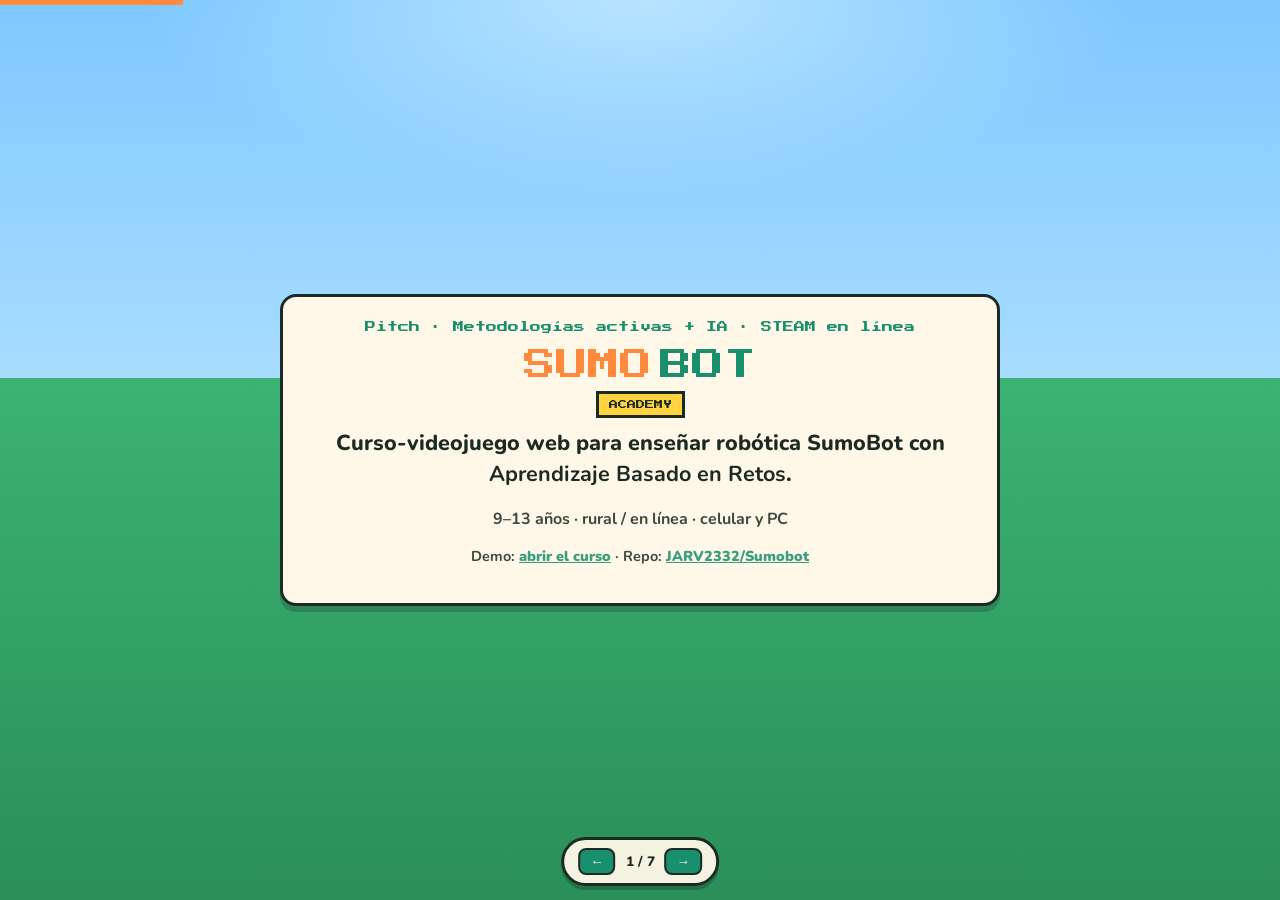
==== slides.html @ 56bee433 "Add pitch slides for ABR + AI presentation. Covers problem, solution, AI role, and classroom impact " ====
<!DOCTYPE html>
<html lang="es">
<head>
  <meta charset="UTF-8" />
  <meta name="viewport" content="width=device-width, initial-scale=1" />
  <title>Pitch · SumoBot Academy</title>
  <link rel="preconnect" href="https://fonts.googleapis.com" />
  <link rel="preconnect" href="https://fonts.gstatic.com" crossorigin />
  <link href="https://fonts.googleapis.com/css2?family=Press+Start+2P&family=Nunito:wght@600;700;800&display=swap" rel="stylesheet" />
  <style>
    :root {
      --sky: #7ec8ff;
      --grass: #3cb371;
      --ink: #1c2a24;
      --panel: #fff8e8;
      --teal: #1a8f6e;
      --accent: #ff8a3d;
      --gold: #ffd23f;
      --display: "Press Start 2P", monospace;
      --body: "Nunito", system-ui, sans-serif;
    }
    * { box-sizing: border-box; }
    html, body { margin: 0; height: 100%; font-family: var(--body); color: var(--ink); background: #0f1f1a; }
    .deck { height: 100%; overflow: hidden; position: relative; }
    .slide {
      display: none; height: 100%; padding: clamp(16px, 3vw, 40px);
      flex-direction: column; justify-content: center;
      background:
        radial-gradient(ellipse 70% 40% at 50% 0%, #b8e4ff 0%, transparent 55%),
        linear-gradient(180deg, var(--sky) 0%, #a8dcff 42%, var(--grass) 42%, #2a8f58 100%);
      animation: in 0.35s ease;
    }
    .slide.active { display: flex; }
    @keyframes in { from { opacity: 0; transform: translateY(10px); } to { opacity: 1; transform: none; } }

    .kicker {
      font-family: var(--display); font-size: clamp(8px, 1.4vw, 11px);
      color: var(--teal); margin: 0 0 12px; line-height: 1.6;
    }
    h1 {
      font-family: var(--display); font-size: clamp(18px, 4vw, 34px);
      margin: 0 0 14px; line-height: 1.45; max-width: 18ch;
    }
    h2 {
      font-family: var(--display); font-size: clamp(14px, 2.6vw, 22px);
      margin: 0 0 16px; line-height: 1.5;
    }
    .lead { font-size: clamp(1rem, 2.2vw, 1.35rem); font-weight: 800; max-width: 42rem; margin: 0 0 18px; line-height: 1.45; }
    .muted { opacity: 0.85; font-weight: 700; }

    .card {
      background: var(--panel); border: 3px solid var(--ink); border-radius: 16px;
      box-shadow: 0 6px 0 rgba(28,42,36,.25); padding: clamp(14px, 2vw, 22px);
      max-width: 980px; width: 100%;
    }
    .grid-2 { display: grid; grid-template-columns: 1.1fr 0.9fr; gap: 18px; align-items: stretch; }
    .grid-3 { display: grid; grid-template-columns: repeat(3, 1fr); gap: 12px; }
    .grid-4 { display: grid; grid-template-columns: repeat(4, 1fr); gap: 10px; }
    @media (max-width: 800px) {
      .grid-2, .grid-3, .grid-4 { grid-template-columns: 1fr; }
      h1 { max-width: none; }
    }

    .pill {
      display: inline-block; background: var(--gold); border: 3px solid var(--ink);
      padding: 6px 10px; font-family: var(--display); font-size: 9px; margin-bottom: 10px;
    }
    .bullets { margin: 0; padding-left: 1.1rem; font-weight: 700; line-height: 1.5; }
    .bullets li { margin-bottom: 8px; }
    .chip {
      background: #fff; border: 2px solid var(--ink); border-radius: 999px;
      padding: 8px 12px; font-weight: 800; font-size: 0.9rem; text-align: center;
    }
    .mini {
      background: #fff; border: 3px solid var(--ink); border-radius: 12px; padding: 12px;
      font-weight: 700; height: 100%;
    }
    .mini b { display: block; font-family: var(--display); font-size: 9px; margin-bottom: 8px; line-height: 1.5; color: var(--teal); }
    .big-num {
      font-family: var(--display); font-size: clamp(28px, 6vw, 48px); color: var(--accent); margin: 0 0 8px;
    }

    /* Fake UI captures */
    .ui {
      background: linear-gradient(180deg, #9fd4ff 0 45%, #5bb87a 45%);
      border: 3px solid var(--ink); border-radius: 14px; padding: 10px; min-height: 220px;
      position: relative; overflow: hidden;
    }
    .ui-panel {
      background: var(--panel); border: 3px solid var(--ink); border-radius: 12px;
      padding: 12px; margin: 8px auto; max-width: 280px; text-align: center;
      box-shadow: 0 4px 0 rgba(0,0,0,.15);
    }
    .ui-panel .flash { font-family: var(--display); font-size: 9px; color: var(--accent); line-height: 1.5; }
    .ui-panel .piece {
      width: 64px; height: 64px; margin: 8px auto; background: var(--gold);
      border: 3px solid var(--ink); border-radius: 12px; display: grid; place-items: center; font-size: 28px;
    }
    .block {
      background: #d8f5e8; border: 2px solid var(--ink); border-radius: 8px;
      padding: 7px 8px; margin: 5px 0; font-size: 0.72rem; font-weight: 800; text-align: left;
      display: flex; justify-content: space-between; gap: 6px;
    }
    .block.bad { background: #ffe0e0; }
    .slot-grid {
      display: grid; grid-template-columns: repeat(3, 1fr); gap: 6px; max-width: 200px; margin: 10px auto;
      background: rgba(255,255,255,.35); border: 2px solid var(--ink); border-radius: 10px; padding: 8px;
    }
    .slot {
      aspect-ratio: 1; background: var(--gold); border: 2px solid var(--ink);
      border-radius: 8px; display: grid; place-items: center; font-size: 16px;
    }
    .nav-hint {
      position: fixed; bottom: 14px; left: 50%; transform: translateX(-50%);
      background: rgba(255,248,232,.95); border: 3px solid var(--ink); border-radius: 999px;
      padding: 8px 14px; font-weight: 800; font-size: 0.85rem; z-index: 20;
      display: flex; gap: 10px; align-items: center; box-shadow: 0 4px 0 rgba(0,0,0,.2);
    }
    .nav-hint button {
      border: 2px solid var(--ink); background: var(--teal); color: #fff;
      border-radius: 8px; font-weight: 900; cursor: pointer; padding: 4px 10px;
    }
    .progress {
      position: fixed; top: 0; left: 0; height: 5px; background: var(--accent); z-index: 30;
      transition: width .25s ease;
    }
    .logo-row { display: flex; gap: 8px; flex-wrap: wrap; align-items: center; margin-bottom: 10px; }
    .logo-sumo { font-family: var(--display); color: var(--accent); font-size: clamp(20px, 4vw, 32px); }
    .logo-bot { font-family: var(--display); color: var(--teal); font-size: clamp(20px, 4vw, 32px); }
    a.link {
      color: var(--teal); font-weight: 900; word-break: break-all;
    }
    .footer-slide { margin-top: 14px; font-size: 0.9rem; font-weight: 700; opacity: .85; }
    .flow {
      display: flex; flex-wrap: wrap; gap: 8px; align-items: center; font-weight: 800;
    }
    .flow span {
      background: #fff; border: 2px solid var(--ink); border-radius: 10px; padding: 8px 10px; font-size: 0.85rem;
    }
    .flow i { font-style: normal; opacity: .5; }
    .ai-box {
      background: #fff3c4; border: 3px dashed var(--ink); border-radius: 12px; padding: 12px; font-weight: 700;
    }
  </style>
</head>
<body>
  <div class="progress" id="progress"></div>
  <div class="deck" id="deck">

    <!-- 0 PORTADA -->
    <section class="slide active">
      <div class="card" style="max-width:720px;margin:0 auto;text-align:center">
        <p class="kicker">Pitch · Metodologías activas + IA · STEAM en línea</p>
        <div class="logo-row" style="justify-content:center">
          <span class="logo-sumo">SUMO</span><span class="logo-bot">BOT</span>
        </div>
        <div class="pill">ACADEMY</div>
        <p class="lead" style="margin-inline:auto">Curso-videojuego web para enseñar robótica SumoBot con <b>Aprendizaje Basado en Retos</b>.</p>
        <p class="muted">9–13 años · rural / en línea · celular y PC</p>
        <p class="footer-slide">Demo: <a class="link" href="index.html" target="_blank">abrir el curso</a> · Repo: <a class="link" href="https://github.com/JARV2332/Sumobot" target="_blank">JARV2332/Sumobot</a></p>
      </div>
    </section>

    <!-- 1 PROBLEMA -->
    <section class="slide">
      <p class="kicker">1 / 4 · El problema</p>
      <div class="grid-2">
        <div class="card">
          <h2>¿Qué situación resolvemos?</h2>
          <p class="lead">Enseñanza de robótica STEAM (SumoBot) que suele ser difícil, fragmentada y poco motivante —sobre todo en contextos rurales o a distancia.</p>
          <ul class="bullets">
            <li>Los contenidos (Arduino, código, 3D, impresión) se ven sueltos, no como un proyecto.</li>
            <li>Poca práctica guiada paso a paso y baja retención en cursos solo de texto o video.</li>
            <li>En zona rural: acceso irregular a internet, dispositivos móviles y pocos talleres físicos.</li>
            <li>Falta de conexión clara con la <b>rúbrica real</b> (innovación, automatización, demo, pitch).</li>
          </ul>
        </div>
        <div class="ui">
          <div class="ui-panel" style="max-width:100%;margin-top:24px">
            <div class="flash">ANTES</div>
            <p style="font-weight:800;margin:8px 0">PDF + teoría + “arma el robot”</p>
            <p class="muted" style="font-size:.9rem">Sin mapa · sin piezas · sin feedback · sin juego</p>
            <hr style="border:0;border-top:2px dashed #1c2a24;margin:12px 0">
            <div class="flash" style="color:var(--teal)">NECESIDAD</div>
            <p style="font-weight:800">Un curso que se sienta como misión y prepare el proyecto real.</p>
          </div>
        </div>
      </div>
    </section>

    <!-- 2 SOLUCION -->
    <section class="slide">
      <p class="kicker">2 / 4 · La solución</p>
      <div class="card" style="margin-bottom:14px">
        <h2>Metodología activa: ABR + Gamificación</h2>
        <p class="lead" style="margin-bottom:10px">Aplicamos <b>Aprendizaje Basado en Retos</b>: cada mundo es un desafío. Completas lecciones → pasas el reto → ganas una pieza → armas el SumoBot.</p>
        <div class="flow">
          <span>💡 Ideas</span><i>→</i>
          <span>🔌 Arduino / Wemos</span><i>→</i>
          <span>🧩 Bloques / Código</span><i>→</i>
          <span>📐 3D + Impresión</span><i>→</i>
          <span>🛠️ Taller + Arena</span>
        </div>
      </div>
      <div class="grid-3">
        <div class="ui">
          <div class="ui-panel">
            <div class="flash">Reto: ordena el ciclo</div>
            <div class="block">1. Idear ✓ Bien</div>
            <div class="block">2. Diseñar ✓ Bien</div>
            <div class="block">3. Construir ✓ Bien</div>
            <div class="block">4. Programar ✓ Bien</div>
            <div class="block">5. Probar ✓ Bien</div>
            <p style="font-size:.75rem;font-weight:800;color:var(--teal);margin:8px 0 0">¡Orden perfecto!</p>
          </div>
        </div>
        <div class="ui">
          <div class="ui-panel">
            <div class="flash">¡RETO SUPERADO!</div>
            <div class="piece">🗺️</div>
            <b>Plan de misión</b>
            <div style="margin-top:6px">⭐⭐⭐</div>
          </div>
        </div>
        <div class="ui">
          <div class="ui-panel">
            <div class="flash" style="color:var(--teal)">Taller de armado</div>
            <div class="slot-grid">
              <div class="slot">🗺️</div><div class="slot">🧠</div><div class="slot">📡</div>
              <div class="slot">🧩</div><div class="slot">💻</div><div class="slot">📐</div>
              <div class="slot" style="grid-column:2">🖨️</div>
            </div>
            <p style="font-size:.75rem;font-weight:800">Piezas → robot completo</p>
          </div>
        </div>
      </div>
    </section>

    <!-- 2b COMO APLICA -->
    <section class="slide">
      <p class="kicker">2b · Cómo se ve en el curso</p>
      <h2>De la teoría al hacer</h2>
      <div class="grid-4" style="margin-top:8px">
        <div class="mini"><b>Lecciones</b>Diagramas y datos de cada herramienta: qué es, dónde va, cómo se usa (Arduino, Wemos, Tinkercad, Cura/Orca, impresora…).</div>
        <div class="mini"><b>Retos</b>Arrastrar, quiz y emparejar con pistas (verde/rojo) para mejorar sin frustrarse.</div>
        <div class="mini"><b>Progresión</b>Mapa de mundos, avatar, estrellas e inventario de piezas del SumoBot.</div>
        <div class="mini"><b>Evaluación</b>Rúbrica integrada + guía de pitch 3 min (innovación, automatización, demo…).</div>
      </div>
      <div class="card" style="margin-top:14px">
        <p class="lead" style="margin:0">La web es el contenedor. El <b>curso</b> es el aprendizaje: misiones STEAM listas para aula presencial o en línea.</p>
      </div>
    </section>

    <!-- 3 IA -->
    <section class="slide">
      <p class="kicker">3 / 4 · El toque de IA</p>
      <div class="grid-2">
        <div class="card">
          <h2>¿Qué rol juega la IA?</h2>
          <p class="lead">La IA fue <b>co-piloto pedagógico y de producción</b>: ayudó a diseñar, escribir y construir la propuesta educativa gamificada.</p>
          <ul class="bullets">
            <li><b>Diseño del curso:</b> convertir el temario (electrónica, programación, 3D, impresión) en mundos y retos ABR.</li>
            <li><b>Contenido:</b> lecciones, diagramas, pistas de feedback y alineación con la rúbrica del proyecto.</li>
            <li><b>Construcción:</b> prototipo web responsive/PWA publicable (GitHub) para uso en línea.</li>
            <li><b>Próximo nivel (escalable):</b> quizzes automáticos, pistas personalizadas por error, y narrativas generadas para cada equipo.</li>
          </ul>
          <div class="ai-box" style="margin-top:12px">IA no reemplaza al docente: acelera crear un curso vivo, jugable y listo para STEAM a distancia.</div>
        </div>
        <div class="card">
          <p class="big-num">IA</p>
          <p class="lead">Como mentor de diseño</p>
          <div class="chip" style="margin-bottom:8px">Chat / agent → guion de mundos</div>
          <div class="chip" style="margin-bottom:8px">IA → lecciones + retos + rúbrica</div>
          <div class="chip" style="margin-bottom:8px">IA → código web del curso-juego</div>
          <div class="chip">Docente → facilita, evalúa y acompaña</div>
        </div>
      </div>
    </section>

    <!-- 4 IMPACTO -->
    <section class="slide">
      <p class="kicker">4 / 4 · El impacto</p>
      <div class="card" style="margin-bottom:14px">
        <h2>¿Por qué transforma el aula?</h2>
        <p class="lead">Porque cambia “ver teoría” por <b>completar misiones</b>, con un robot que se va armando y una rúbrica visible desde el día uno.</p>
      </div>
      <div class="grid-3">
        <div class="mini"><b>Motivación</b>Formato videojuego 80s: avatar, estrellas, piezas y arena. Ideal para 9–13 años.</div>
        <div class="mini"><b>STEAM integral</b>Une electrónica, programación, diseño 3D e impresión en un solo proyecto SumoBot.</div>
        <div class="mini"><b>En línea / rural</b>Web responsive + PWA: celular o PC, publicable, usable con poca fricción.</div>
        <div class="mini"><b>Evaluación clara</b>La rúbrica (automatización, demo, pitch…) está dentro del curso, no en un PDF aparte.</div>
        <div class="mini"><b>Trabajo en equipo</b>Roles, lluvia de ideas y ciclo de vida: habilidades sociales + técnicas.</div>
        <div class="mini"><b>Escalable</b>Sirve a un taller local o a un programa STEAM a distancia para muchas escuelas.</div>
      </div>
    </section>

    <!-- CIERRE -->
    <section class="slide">
      <div class="card" style="max-width:780px;margin:0 auto;text-align:center">
        <p class="kicker">Cierre · 3 minutos</p>
        <h1 style="max-width:none;margin-inline:auto">SumoBot Academy</h1>
        <p class="lead" style="margin-inline:auto">Problema: robótica difícil de enseñar a distancia.<br/>Solución: curso ABR gamificado.<br/>IA: co-piloto para diseñar y construir.<br/>Impacto: aula STEAM motivada, medible y en línea.</p>
        <div class="grid-2" style="text-align:left;margin-top:12px">
          <div class="mini"><b>Demo en vivo</b><a class="link" href="index.html" target="_blank">Abrir SumoBot Academy</a></div>
          <div class="mini"><b>Código</b><a class="link" href="https://github.com/JARV2332/Sumobot" target="_blank">github.com/JARV2332/Sumobot</a></div>
        </div>
        <p class="footer-slide">← → o clic para navegar · F para pantalla completa</p>
      </div>
    </section>
  </div>

  <div class="nav-hint">
    <button type="button" id="prev">←</button>
    <span id="counter">1 / 7</span>
    <button type="button" id="next">→</button>
  </div>

  <script>
    const slides = [...document.querySelectorAll(".slide")];
    let i = 0;
    function show(n) {
      i = (n + slides.length) % slides.length;
      slides.forEach((s, idx) => s.classList.toggle("active", idx === i));
      document.getElementById("counter").textContent = `${i + 1} / ${slides.length}`;
      document.getElementById("progress").style.width = `${((i + 1) / slides.length) * 100}%`;
    }
    document.getElementById("prev").onclick = () => show(i - 1);
    document.getElementById("next").onclick = () => show(i + 1);
    document.addEventListener("keydown", (e) => {
      if (e.key === "ArrowRight" || e.key === " " || e.key === "PageDown") { e.preventDefault(); show(i + 1); }
      if (e.key === "ArrowLeft" || e.key === "PageUp") { e.preventDefault(); show(i - 1); }
      if (e.key === "f" || e.key === "F") {
        if (!document.fullscreenElement) document.documentElement.requestFullscreen?.();
        else document.exitFullscreen?.();
      }
      if (e.key === "Home") show(0);
      if (e.key === "End") show(slides.length - 1);
    });
    document.querySelector(".deck").addEventListener("click", (e) => {
      if (e.target.closest("a,button,.nav-hint")) return;
      const mid = window.innerWidth / 2;
      show(e.clientX > mid ? i + 1 : i - 1);
    });
    show(0);
  </script>
</body>
</html>
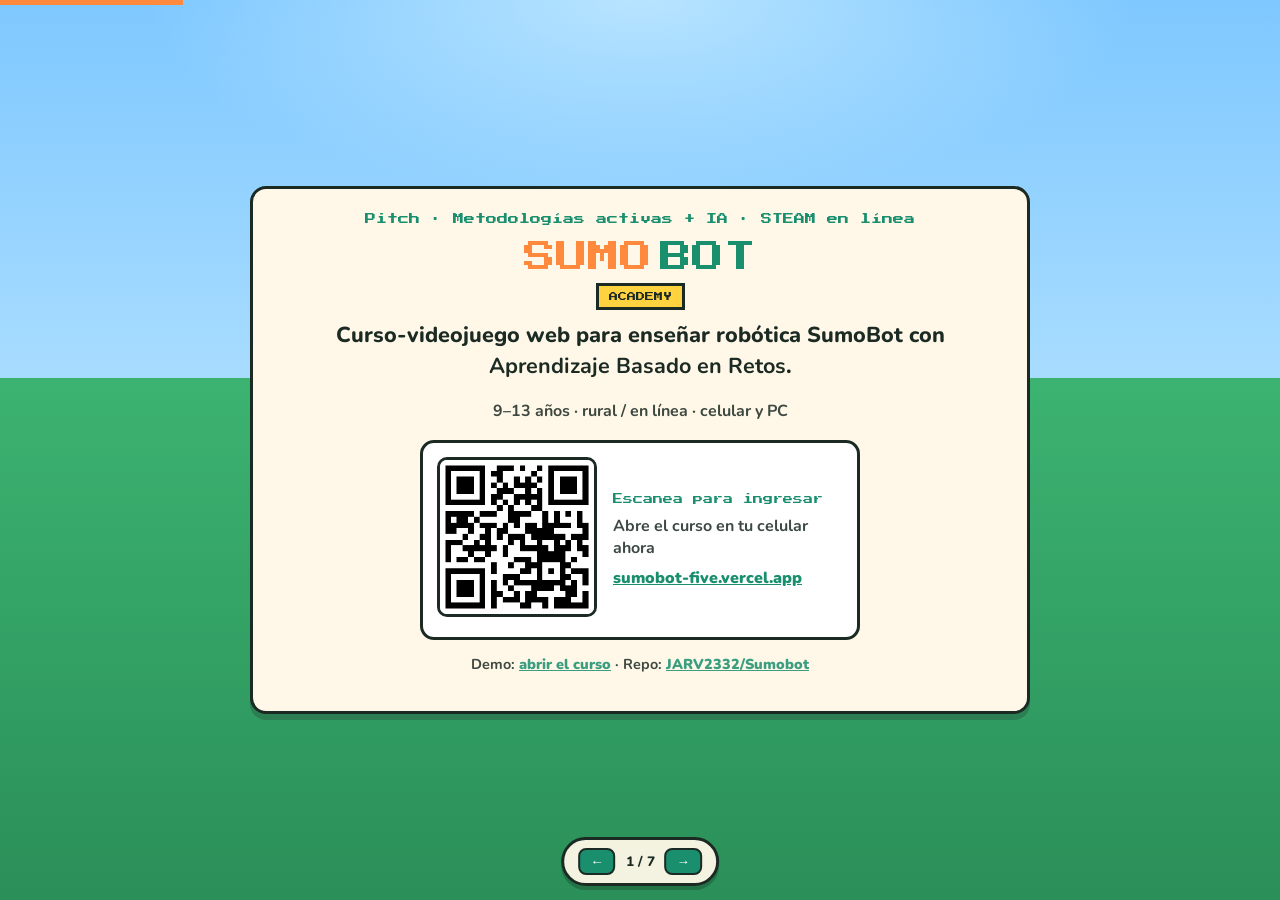
==== commit e01deda3: "Show published site QR on the first pitch slide. Audience can scan sumobot-five.vercel.app during th" ====
--- a/slides.html
+++ b/slides.html
@@ -141,6 +141,21 @@
     .ai-box {
       background: #fff3c4; border: 3px dashed var(--ink); border-radius: 12px; padding: 12px; font-weight: 700;
     }
+    .slide-qr {
+      display: flex; flex-wrap: wrap; align-items: center; justify-content: center;
+      gap: 16px; margin: 18px auto 8px; padding: 14px;
+      background: #fff; border: 3px solid var(--ink); border-radius: 14px;
+      max-width: 440px; text-align: left;
+    }
+    .slide-qr img {
+      width: 160px; height: 160px; border: 3px solid var(--ink);
+      border-radius: 10px; background: #fff; flex-shrink: 0;
+    }
+    .slide-qr-text { min-width: 160px; flex: 1; }
+    .qr-scan {
+      font-family: var(--display); font-size: 10px; line-height: 1.5;
+      margin: 0 0 8px; color: var(--teal);
+    }
   </style>
 </head>
 <body>
@@ -149,7 +164,7 @@
 
     <!-- 0 PORTADA -->
     <section class="slide active">
-      <div class="card" style="max-width:720px;margin:0 auto;text-align:center">
+      <div class="card" style="max-width:780px;margin:0 auto;text-align:center">
         <p class="kicker">Pitch · Metodologías activas + IA · STEAM en línea</p>
         <div class="logo-row" style="justify-content:center">
           <span class="logo-sumo">SUMO</span><span class="logo-bot">BOT</span>
@@ -157,6 +172,23 @@
         <div class="pill">ACADEMY</div>
         <p class="lead" style="margin-inline:auto">Curso-videojuego web para enseñar robótica SumoBot con <b>Aprendizaje Basado en Retos</b>.</p>
         <p class="muted">9–13 años · rural / en línea · celular y PC</p>
+
+        <div class="slide-qr">
+          <a href="https://sumobot-five.vercel.app/" target="_blank" rel="noopener noreferrer">
+            <img
+              src="assets/qr-sumobot.png"
+              width="180"
+              height="180"
+              alt="QR para entrar a SumoBot Academy"
+            />
+          </a>
+          <div class="slide-qr-text">
+            <p class="qr-scan">Escanea para ingresar</p>
+            <p class="muted" style="margin:0 0 8px">Abre el curso en tu celular ahora</p>
+            <a class="link" href="https://sumobot-five.vercel.app/" target="_blank" rel="noopener noreferrer">sumobot-five.vercel.app</a>
+          </div>
+        </div>
+
         <p class="footer-slide">Demo: <a class="link" href="index.html" target="_blank">abrir el curso</a> · Repo: <a class="link" href="https://github.com/JARV2332/Sumobot" target="_blank">JARV2332/Sumobot</a></p>
       </div>
     </section>
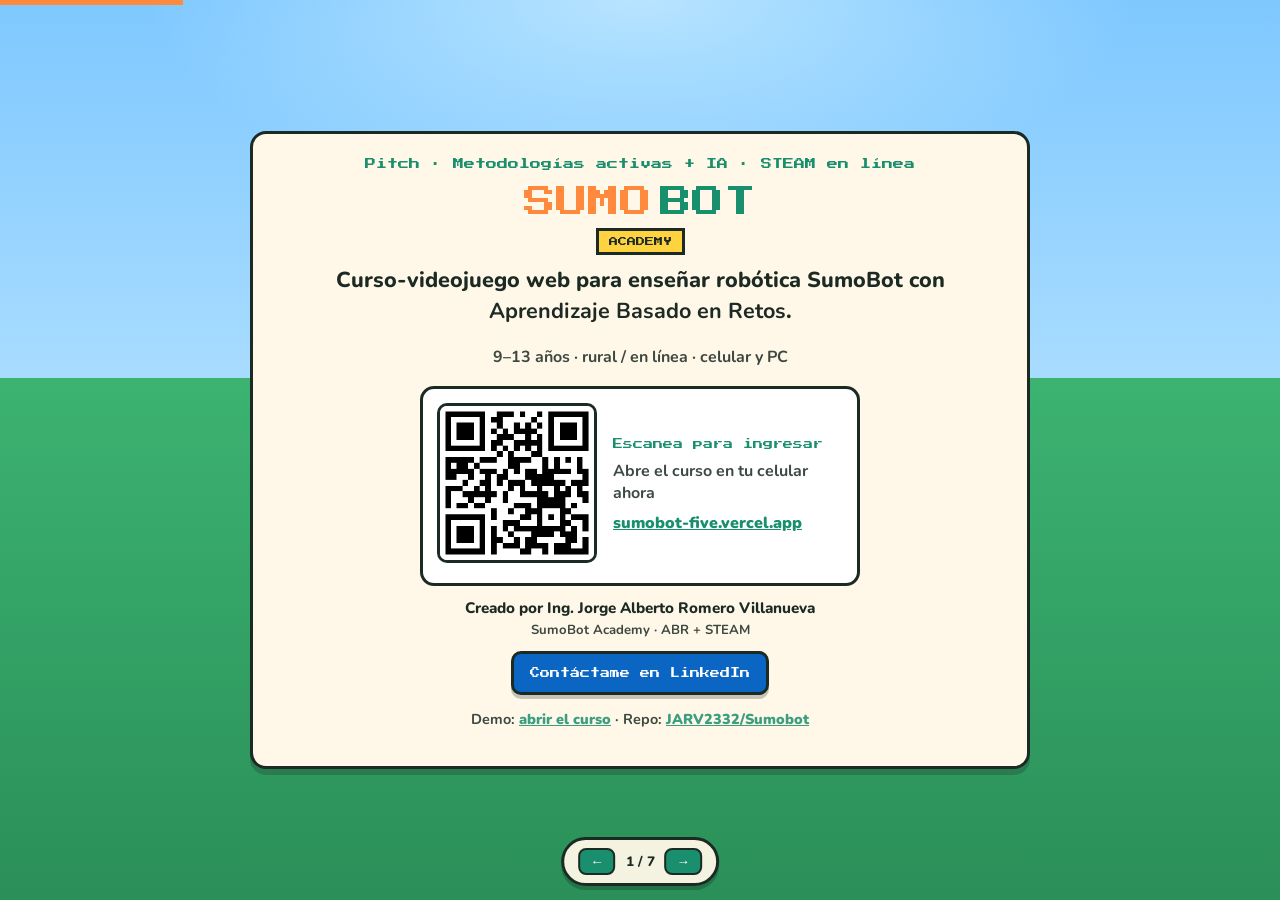
==== commit 10704ba3: "Credit author and add LinkedIn contact button on slides. Shows Ing. Jorge Alberto Romero Villanueva " ====
--- a/slides.html
+++ b/slides.html
@@ -156,6 +156,34 @@
       font-family: var(--display); font-size: 10px; line-height: 1.5;
       margin: 0 0 8px; color: var(--teal);
     }
+    .author {
+      margin: 12px 0 0;
+      font-weight: 800;
+      font-size: 0.95rem;
+      line-height: 1.4;
+    }
+    .author span {
+      display: block;
+      font-size: 0.82rem;
+      font-weight: 700;
+      opacity: 0.85;
+      margin-top: 2px;
+    }
+    .btn-contact {
+      display: inline-block;
+      margin-top: 12px;
+      font-family: var(--display);
+      font-size: 10px;
+      line-height: 1.4;
+      text-decoration: none;
+      color: #fff;
+      background: #0a66c2;
+      border: 3px solid var(--ink);
+      border-radius: 10px;
+      padding: 12px 16px;
+      box-shadow: 0 4px 0 rgba(28,42,36,.25);
+    }
+    .btn-contact:active { transform: translateY(2px); box-shadow: 0 2px 0 rgba(28,42,36,.25); }
   </style>
 </head>
 <body>
@@ -189,6 +217,14 @@
           </div>
         </div>
 
+        <p class="author">
+          Creado por Ing. Jorge Alberto Romero Villanueva
+          <span>SumoBot Academy · ABR + STEAM</span>
+        </p>
+        <a class="btn-contact" href="https://www.linkedin.com/in/jarv28/" target="_blank" rel="noopener noreferrer">
+          Contáctame en LinkedIn
+        </a>
+
         <p class="footer-slide">Demo: <a class="link" href="index.html" target="_blank">abrir el curso</a> · Repo: <a class="link" href="https://github.com/JARV2332/Sumobot" target="_blank">JARV2332/Sumobot</a></p>
       </div>
     </section>
@@ -333,9 +369,15 @@
         <h1 style="max-width:none;margin-inline:auto">SumoBot Academy</h1>
         <p class="lead" style="margin-inline:auto">Problema: robótica difícil de enseñar a distancia.<br/>Solución: curso ABR gamificado.<br/>IA: co-piloto para diseñar y construir.<br/>Impacto: aula STEAM motivada, medible y en línea.</p>
         <div class="grid-2" style="text-align:left;margin-top:12px">
-          <div class="mini"><b>Demo en vivo</b><a class="link" href="index.html" target="_blank">Abrir SumoBot Academy</a></div>
+          <div class="mini"><b>Demo en vivo</b><a class="link" href="https://sumobot-five.vercel.app/" target="_blank">sumobot-five.vercel.app</a></div>
           <div class="mini"><b>Código</b><a class="link" href="https://github.com/JARV2332/Sumobot" target="_blank">github.com/JARV2332/Sumobot</a></div>
         </div>
+        <p class="author" style="margin-top:16px">
+          Creado por Ing. Jorge Alberto Romero Villanueva
+        </p>
+        <a class="btn-contact" href="https://www.linkedin.com/in/jarv28/" target="_blank" rel="noopener noreferrer">
+          Contáctame en LinkedIn
+        </a>
         <p class="footer-slide">← → o clic para navegar · F para pantalla completa</p>
       </div>
     </section>
